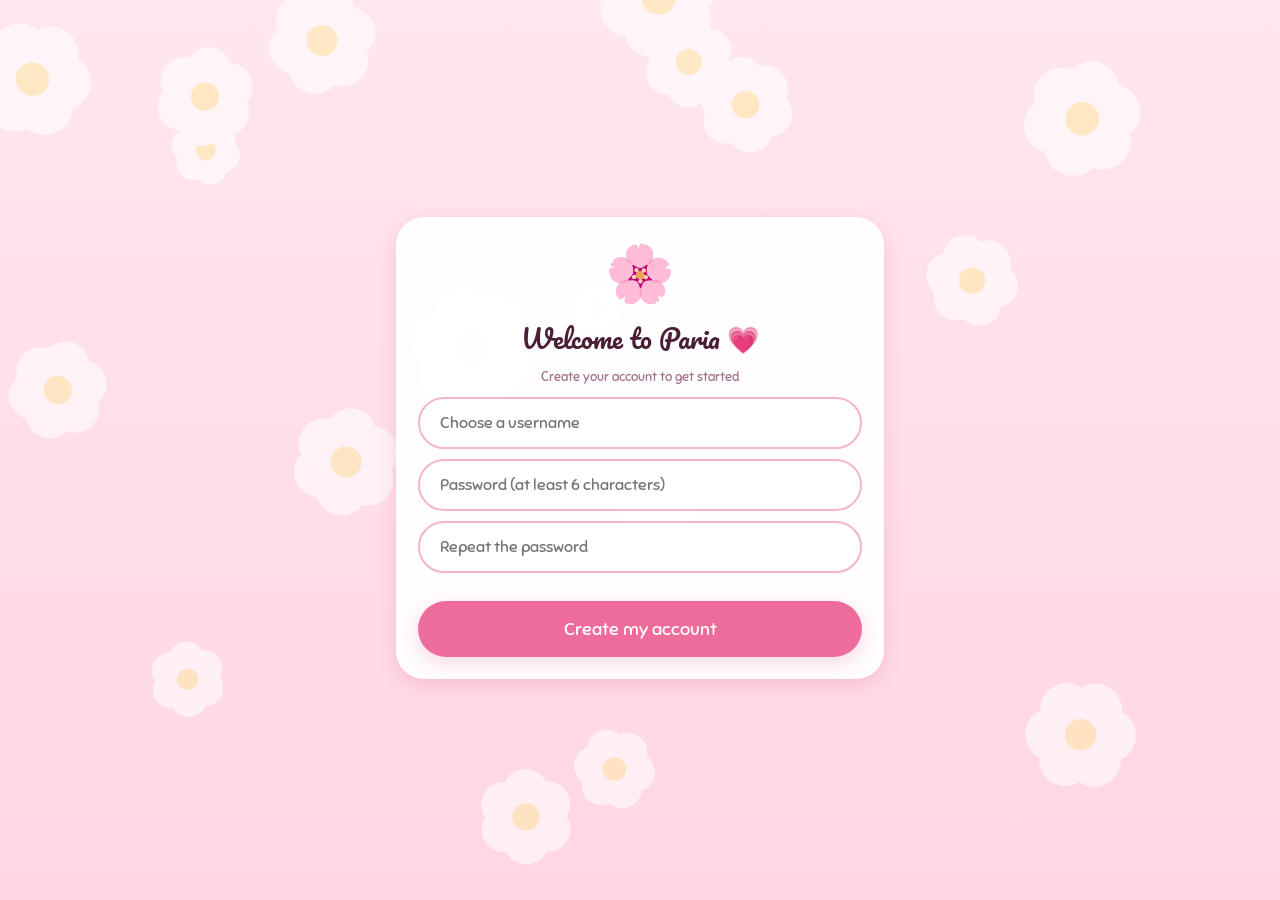
==== index.html @ f8bf0439 "Add files via upload" ====
<!doctype html>
<html lang="en">
<head>
  <meta charset="utf-8">
  <meta name="viewport" content="width=device-width, initial-scale=1, viewport-fit=cover">
  <title>Paria</title>
  <meta name="apple-mobile-web-app-capable" content="yes">
  <meta name="mobile-web-app-capable" content="yes">
  <meta name="apple-mobile-web-app-title" content="Paria">
  <meta name="apple-mobile-web-app-status-bar-style" content="default">
  <meta name="theme-color" content="#FFD6E5">
  <link rel="manifest" href="manifest.webmanifest">
  <link rel="apple-touch-icon" href="icons/apple-touch-icon.png">
  <link rel="icon" type="image/png" href="icons/favicon-32.png">
  <link rel="preconnect" href="https://fonts.googleapis.com">
  <link rel="preconnect" href="https://fonts.gstatic.com" crossorigin>
  <link href="https://fonts.googleapis.com/css2?family=Pacifico&family=Sniglet&display=swap" rel="stylesheet">
  <link rel="stylesheet" href="styles.css">
</head>
<body>
  <canvas id="bg" aria-hidden="true"></canvas>
  <div id="app"></div>
  <div id="toast" role="status"></div>
  <script src="config.js"></script>
  <script src="messages.js"></script>
  <script src="app.js"></script>
</body>
</html>
---- styles.css ----
:root{
  --bg:#FFD6E5; --bg2:#FFE6EF;
  --card:rgba(255,255,255,.94);
  --primary:#EE6C9C; --primary-d:#D9507F; --on-primary:#fff;
  --text:#4A1F35; --subtle:#A0728A;
  --shadow:0 6px 18px rgba(214,90,140,.22);
  --display:'Pacifico','Snell Roundhand','Brush Script MT',cursive;
  --body:'Sniglet','Avenir Next Rounded','Trebuchet MS',system-ui,sans-serif;
}
*{box-sizing:border-box;-webkit-tap-highlight-color:transparent}
html,body{margin:0;height:100%}
body{
  font-family:var(--body);color:var(--text);
  background:linear-gradient(180deg,var(--bg2) 0%,var(--bg) 100%) fixed;
  -webkit-text-size-adjust:100%;overscroll-behavior:none;
}
#bg{position:fixed;inset:0;width:100%;height:100%;opacity:.6;z-index:0;pointer-events:none}
#app{position:relative;z-index:1;max-width:520px;margin:0 auto;min-height:100dvh;
  padding:calc(env(safe-area-inset-top) + 12px) 16px 16px}
.screen{min-height:calc(100dvh - env(safe-area-inset-top) - 28px);display:flex;flex-direction:column;justify-content:center;
  animation:pop .45s cubic-bezier(.2,.9,.3,1.2)}
@keyframes pop{from{opacity:0;transform:scale(.92)}to{opacity:1;transform:none}}
.card{background:var(--card);border-radius:28px;padding:22px;box-shadow:var(--shadow);text-align:center}
.card+.card{margin-top:12px}
.display{font-family:var(--display);font-weight:400;line-height:1.5;margin:10px 0}
h1.display{font-size:26px} h2.display{font-size:24px}
p{margin:8px 0;line-height:1.5}
.sub{color:var(--subtle);font-size:13px}
.big-emoji{font-size:56px;display:block;animation:bob 2.4s ease-in-out infinite}
@keyframes bob{0%,100%{transform:translateY(-6px)}50%{transform:translateY(6px)}}

.btn{appearance:none;border:0;cursor:pointer;display:flex;align-items:center;justify-content:center;gap:6px;
  width:100%;height:56px;border-radius:999px;font:inherit;font-size:18px;text-decoration:none;
  background:var(--primary);color:var(--on-primary);box-shadow:var(--shadow);transition:transform .12s}
.btn:active{transform:scale(.94)}
.btn.ghost{background:#fff;color:var(--text)}
.btn+.btn,.btn+.row2,.row2+.btn,.field+.btn{margin-top:10px}
.row2{display:flex;gap:12px;margin-top:22px}
.row2 .btn{flex:1}
.link{background:none;border:0;font:inherit;color:var(--subtle);text-decoration:underline;margin-top:14px;padding:8px;cursor:pointer}
.field{display:block;width:100%;height:52px;border-radius:999px;border:2px solid #F3B5CB;background:#fff;
  padding:0 20px;font:inherit;font-size:16px;color:var(--text);outline:none;margin-top:10px}
.field:focus{border-color:var(--primary)}
textarea.field{height:92px;border-radius:22px;padding:12px 16px;resize:none;word-break:break-all}
.err{color:#C2305E;min-height:20px;font-size:14px;margin-top:8px}

.copyrow{display:flex;align-items:center;justify-content:space-between;gap:8px;text-align:left;
  background:#FFF0F6;border:2px dashed #F3B5CB;border-radius:20px;padding:12px 16px;margin-top:10px;cursor:pointer}
.copyrow:active{background:#FFE0EC}
.copyrow .lbl{font-size:12px;color:var(--subtle);display:block}
.copyrow .val{font-size:19px;color:var(--text);letter-spacing:.3px}
.copyrow .tap{font-size:12px;color:var(--primary-d);white-space:nowrap}
hr{border:0;border-top:2px dotted #F3B5CB;margin:18px 0}

/* home */
.home{min-height:100dvh;display:block;padding-bottom:calc(86px + env(safe-area-inset-bottom));animation:pop .45s}
.date-fa{font-size:17px;direction:rtl;unicode-bidi:plaintext;font-family:system-ui,'Geeza Pro','Tahoma',sans-serif}
.date-en{color:var(--subtle);font-size:13px}
.hey{font-family:var(--display);font-size:19px;line-height:1.6;margin-top:8px}
.actions{display:flex;gap:10px;align-items:center;margin:10px 0}
.round{flex:none;width:56px;height:56px;border-radius:50%;border:0;background:#fff;box-shadow:var(--shadow);font-size:24px;cursor:pointer}
.round:active{transform:scale(.92)}
.prog{background:var(--card);border-radius:22px;padding:12px 18px;box-shadow:var(--shadow)}
.prog .top{display:flex;justify-content:space-between;font-size:15px}
.bar{height:10px;border-radius:99px;background:rgba(238,108,156,.2);margin-top:8px;overflow:hidden}
.bar>i{display:block;height:100%;background:var(--primary);border-radius:99px;transition:width .4s}
.chips{display:flex;gap:8px;margin:10px 0 4px;overflow-x:auto;padding-bottom:4px;scrollbar-width:none}
.chips::-webkit-scrollbar{display:none}
.chip{flex:none;border:0;border-radius:999px;background:var(--card);color:var(--text);font:inherit;font-size:15px;padding:9px 16px;cursor:pointer}
.chip.on{background:var(--primary);color:var(--on-primary)}
.list{display:flex;flex-direction:column;gap:10px;margin:10px 0}
.row{display:flex;align-items:center;gap:6px;background:var(--card);border-radius:20px;padding:8px 6px;box-shadow:0 3px 10px rgba(214,90,140,.15);animation:pop .3s}
.chk{flex:none;width:30px;height:30px;margin:0 6px;border-radius:50%;border:2.5px solid var(--subtle);background:#fff;color:#fff;font-size:17px;line-height:1;cursor:pointer;padding:0}
.row.done .chk{background:var(--primary);border-color:var(--primary)}
.pri{flex:none;border:0;background:none;font-size:19px;padding:6px;border-radius:50%;cursor:pointer}
.txt{flex:1;min-width:0;padding:0 4px;text-align:left}
.title{font-size:17px;word-break:break-word}
.row.done .title{text-decoration:line-through;opacity:.5}
.note{font-size:11px;color:var(--subtle)}
.del{flex:none;border:0;background:none;font-size:18px;opacity:.6;padding:8px;cursor:pointer}
.empty{text-align:center;padding:30px 0}
.empty .big-emoji{font-size:48px}
.sect{font-size:15px;margin:6px 0 0 4px}
.legend{font-size:11px;color:var(--subtle);text-align:center;margin:6px 0 4px}
.addbar{position:sticky;bottom:calc(76px + env(safe-area-inset-bottom));background:linear-gradient(180deg,transparent,var(--bg) 35%);padding-top:6px}
.addrow{display:flex;gap:8px;align-items:center;padding-bottom:6px}
.addrow .field{margin:0;flex:1;min-width:0;height:52px}
.addrow .round{width:52px;height:52px}
.addrow .go{background:var(--primary);color:#fff;font-size:28px;line-height:1}
.nav{position:fixed;left:0;right:0;bottom:0;z-index:5;display:flex;justify-content:center;background:rgba(255,255,255,.96);
  padding:8px 16px calc(8px + env(safe-area-inset-bottom));box-shadow:0 -4px 16px rgba(214,90,140,.18)}
.nav .in{display:flex;gap:10px;width:100%;max-width:520px}
.nav button{flex:1;border:0;background:none;font:inherit;font-size:13px;color:var(--subtle);padding:6px;border-radius:18px;cursor:pointer}
.nav button b{display:block;font-size:22px;font-weight:400}
.nav button.on{background:rgba(238,108,156,.22);color:var(--text)}
.hhead{display:flex;align-items:center;gap:8px}
.hhead .mid{flex:1}
.hhead .round{width:44px;height:44px;font-size:16px}
.rel{font-family:var(--display);color:var(--primary-d);font-size:15px}
.pick{position:relative;overflow:hidden}
.pick input{position:absolute;inset:0;opacity:0;width:100%;height:100%;font-size:16px}

/* modal */
.modal{position:fixed;inset:0;z-index:20;background:rgba(74,31,53,.35);display:flex;align-items:center;justify-content:center;padding:20px;animation:fade .2s}
@keyframes fade{from{opacity:0}to{opacity:1}}
.modal .card{width:100%;max-width:420px;max-height:88dvh;overflow:auto;text-align:left}
.modal h3{font-family:var(--display);font-weight:400;font-size:22px;margin:0 0 8px}
.modal .btn{margin-top:10px;height:50px;font-size:16px}
.note-box{background:#FFF0F6;border-radius:18px;padding:12px 14px;font-size:14px;line-height:1.5;margin-top:10px}
#toast{position:fixed;left:50%;bottom:calc(100px + env(safe-area-inset-bottom));transform:translate(-50%,20px);z-index:30;
  background:var(--text);color:#fff;padding:10px 18px;border-radius:999px;font-size:15px;opacity:0;pointer-events:none;transition:.25s;max-width:90%;text-align:center}
#toast.show{opacity:1;transform:translate(-50%,0)}
.install{margin-top:12px;font-size:14px;background:#fff;border-radius:20px;padding:12px 14px;box-shadow:var(--shadow);text-align:center}
.actions .btn{flex:1;width:auto}
.list .row .chk,.list .row .pri{touch-action:manipulation}
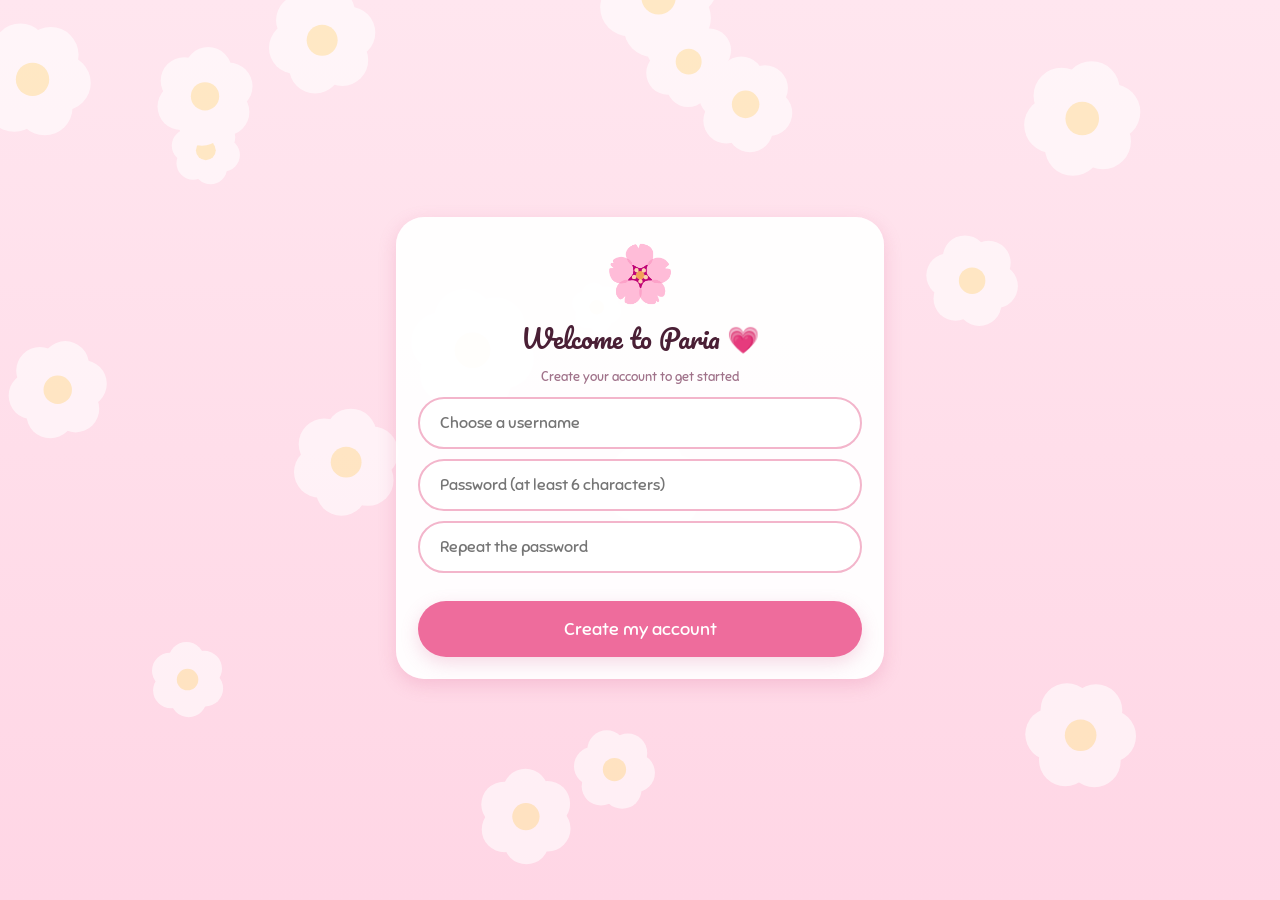
==== commit 898357ec: "Add files via upload" ====
--- a/index.html
+++ b/index.html
@@ -10,7 +10,7 @@
   <meta name="apple-mobile-web-app-status-bar-style" content="default">
   <meta name="theme-color" content="#FFD6E5">
   <link rel="manifest" href="manifest.webmanifest">
-  <link rel="apple-touch-icon" href="icons/apple-touch-icon.png">
+  <link rel="apple-touch-icon" sizes="180x180" href="icons/apple-touch-icon.png">
   <link rel="icon" type="image/png" href="icons/favicon-32.png">
   <link rel="preconnect" href="https://fonts.googleapis.com">
   <link rel="preconnect" href="https://fonts.gstatic.com" crossorigin>
